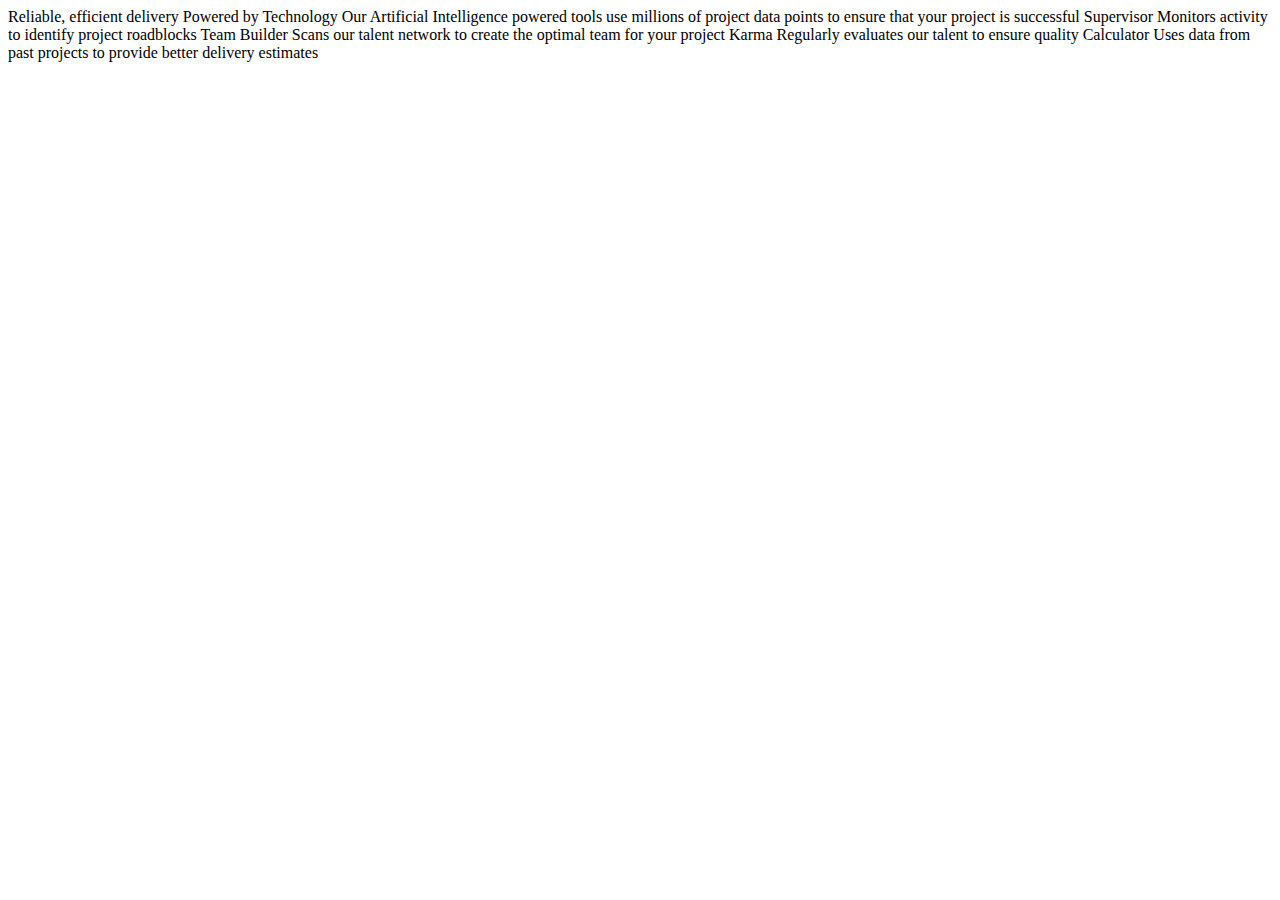
==== own-solution/index.html @ b740537b "initial commit" ====
<!DOCTYPE html>
<html lang="en">
<head>
  <meta charset="UTF-8">
  <meta name="viewport" content="width=device-width, initial-scale=1.0"> <!-- displays site properly based on user's device -->

  <link rel="icon" type="image/png" sizes="32x32" href="./images/favicon-32x32.png">
  <link rel="preconnect" href="https://fonts.googleapis.com">
<link rel="preconnect" href="https://fonts.gstatic.com" crossorigin>
<link href="https://fonts.googleapis.com/css2?family=Poppins:wght@200;400;600&display=swap" rel="stylesheet">
<link rel="stylesheet" href="styles.css">

  <title>Frontend Mentor | Four card feature section</title>


</head>
<body>

  Reliable, efficient delivery
  Powered by Technology

  Our Artificial Intelligence powered tools use millions of project data points
  to ensure that your project is successful

  Supervisor
  Monitors activity to identify project roadblocks

  Team Builder
  Scans our talent network to create the optimal team for your project

  Karma
  Regularly evaluates our talent to ensure quality

  Calculator
  Uses data from past projects to provide better delivery estimates

</body>
</html>
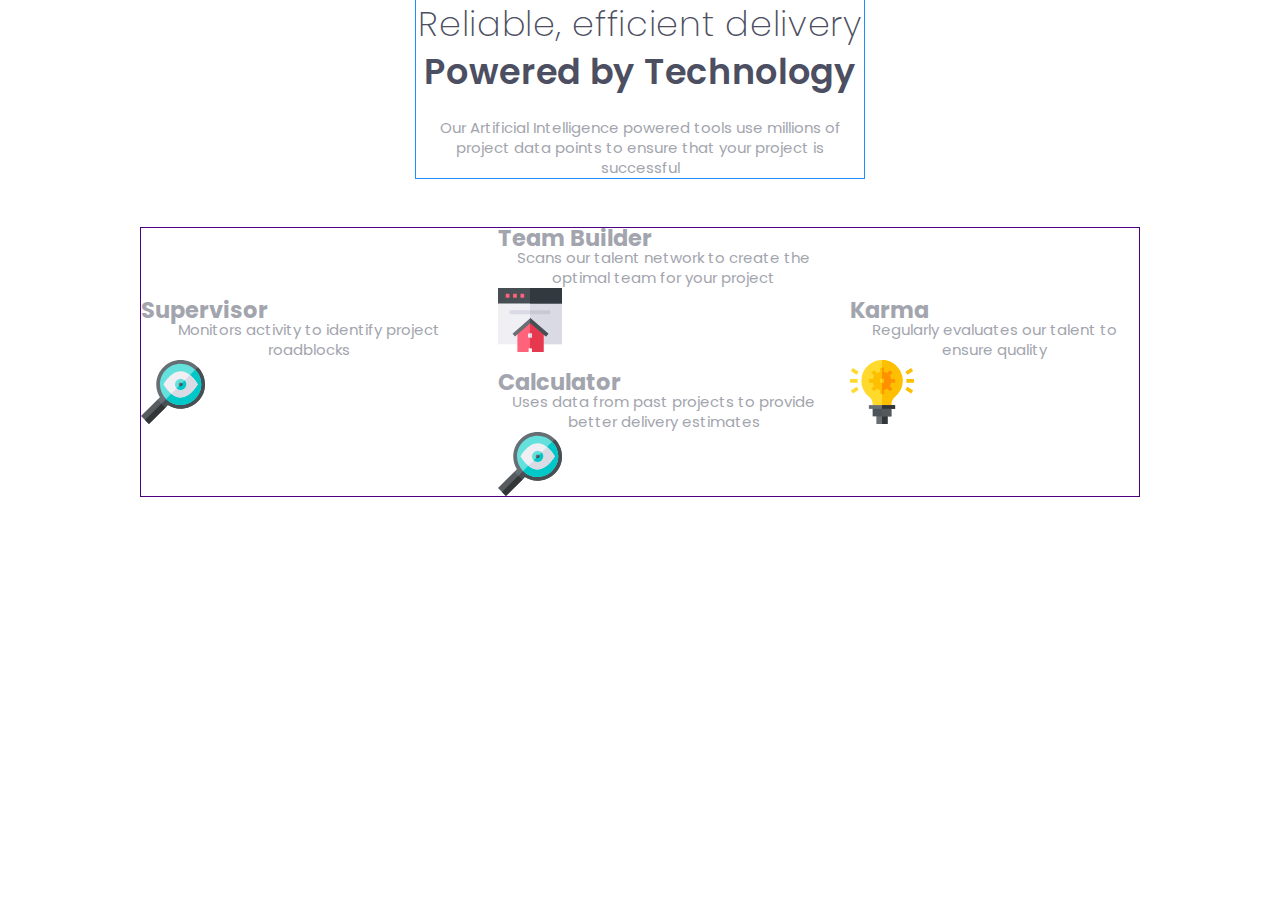
==== commit 39d59949: "basic desktop and mobile layouts" ====
--- a/own-solution/index.html
+++ b/own-solution/index.html
@@ -16,23 +16,47 @@
 </head>
 <body>
 
-  Reliable, efficient delivery
-  Powered by Technology
+  <div class="wrapper wrapper-narrow">
+    <h1>Reliable, efficient delivery <span class="block">Powered by Technology</span></h1>
+    <p> Our Artificial Intelligence powered tools use millions of project data points to ensure that your project is successful</p>
+  </div>
 
-  Our Artificial Intelligence powered tools use millions of project data points
-  to ensure that your project is successful
+  <div class="wrapper">
+    <div class="grid">
+      <div class="card card-first">
+        <h2 class="card__heading">Supervisor</h2>
+        <p class="card__text">Monitors activity to identify project roadblocks</p>
+        <img src="./images/icon-supervisor.svg" alt="" class="card__icon">
+      </div>
+      <div class="card card-second">
+        <h2 class="card__heading">Team Builder</h2>
+        <p class="card__text">Scans our talent network to create the optimal team for your project</p>
+        <img src="./images/icon-team-builder.svg" alt="" class="card__icon">
+      </div>
+      <div class="card card-third">
+        <h2 class="card__heading">Karma</h2>
+        <p class="card__text">Regularly evaluates our talent to ensure quality</p>
+        <img src="./images/icon-karma.svg" alt="" class="card__icon">
+      </div>
+      <div class="card card-fourth">
+        <h2 class="card__heading">Calculator</h2>
+        <p class="card__text">Uses data from past projects to provide better delivery estimates</p>
+        <img src="./images/icon-supervisor.svg" alt="" class="card__icon">
+      </div>
+    </div>
+  </div>
 
-  Supervisor
-  Monitors activity to identify project roadblocks
 
-  Team Builder
-  Scans our talent network to create the optimal team for your project
 
-  Karma
-  Regularly evaluates our talent to ensure quality
 
-  Calculator
-  Uses data from past projects to provide better delivery estimates
+
+
+
+
+
+
+
+
 
 </body>
 </html>--- a/own-solution/styles.css
+++ b/own-solution/styles.css
@@ -0,0 +1,132 @@
+:root{
+
+  /*font-weight*/
+  --font-family-sans : 'Poppins', sans-serif;
+  --font-weight-light: 200;
+  --font-weight-normal: 400;
+  --font-weight-bold: 600;
+/*font-sizes*/
+  --font-size-400: 1.5rem;
+  --font-size-500: 1.7rem;
+  --font-size-600: 1.9rem;
+  --font-size-900: 3.5rem; /*biggest font size - just guessing now*/
+  /*colors*/
+  --color-neutral-900: hsl(234, 12%, 34%);
+  --color-neutral-400: hsl(229, 6%, 66%);
+  --color-neutral-100: hsl(0, 0%, 98%);
+  --color-red: hsl(0, 78%, 62%);
+  --color-cyan: hsl(180, 62%, 55%);
+  --color-orange: hsl(34, 97%, 64%);
+  --color-blue: hsl(212, 86%, 64%);
+}
+
+html{
+  font-size: 10px;
+}
+
+body{
+  padding: 0;
+  margin:0;
+  font-family: var(--font-family-sans);
+  font-weight: var(--font-weight-normal);
+  font-size: var(--font-size-400);
+  line-height: 2rem;
+  color: var(--color-neutral-400);
+  height: 100vh;
+  /* display: grid; */
+  /* align-content: center; */
+}
+
+/* resets*/
+
+*,
+*::before,
+*::after{
+  box-sizing: border-box;
+}
+
+h1,
+h2,
+h3,
+p{
+  margin: 0;
+  padding: 0;
+}
+
+img{
+  max-width: 100%;
+  display: block;
+}
+
+/*wrappers*/
+
+
+.wrapper{
+  width: 78%;
+  margin:auto;
+  outline: 1px solid indigo;
+}
+
+.wrapper-narrow{
+  width: 35%;
+  margin: auto;
+  margin-bottom: 5rem;
+  outline: 1px solid dodgerblue;
+}
+
+h1{
+  font-size: var(--font-size-900);
+  font-weight: var(--font-weight-light);
+  line-height: 1.38;
+  letter-spacing: 0.7px;
+  color: var(--color-neutral-900);
+  text-align: center;
+  margin-bottom: 2.1rem;
+}
+
+h1 span{
+  font-weight: var(--font-weight-bold);
+}
+
+p{
+  text-align: center;
+}
+
+/* card related css rules*/
+
+.grid{
+  display: grid;
+  gap: 2rem;
+  grid-template-areas:
+  'first  second  third'
+  'first  fourth  third';
+}
+
+@media screen and (max-width: 800px){
+  .grid{
+    grid-template-columns: 1fr;
+    grid-template-areas:
+    'first'
+    'second'
+    'third'
+    'fourth'
+  }
+}
+
+.card-first{
+  grid-area: first;
+  align-self: center;
+}
+.card-second{
+  grid-area: second;
+}
+.card-third{
+  grid-area: third;
+  align-self: center;
+}
+.card-fourth{
+  grid-area: fourth;
+}
+
+
+
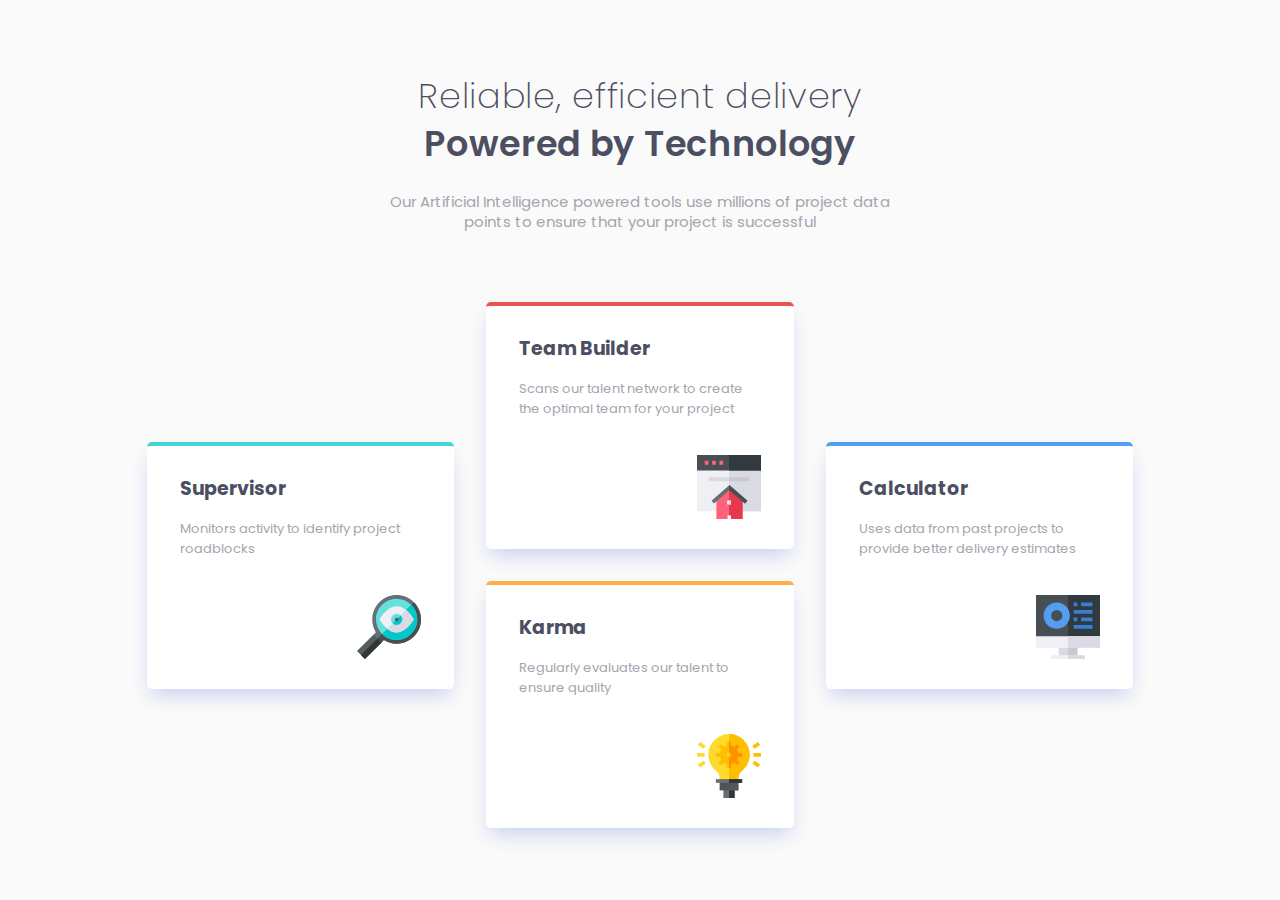
==== commit 4a560c48: "sets distances and sizes, shadows in mobil - ipad views" ====
--- a/own-solution/index.html
+++ b/own-solution/index.html
@@ -18,7 +18,7 @@
 
   <div class="wrapper wrapper-narrow">
     <h1>Reliable, efficient delivery <span class="block">Powered by Technology</span></h1>
-    <p> Our Artificial Intelligence powered tools use millions of project data points to ensure that your project is successful</p>
+    <p class="page__intro"> Our Artificial Intelligence powered tools use millions of project data points to ensure that your project is successful</p>
   </div>
 
   <div class="wrapper">
@@ -41,7 +41,7 @@
       <div class="card card-fourth">
         <h2 class="card__heading">Calculator</h2>
         <p class="card__text">Uses data from past projects to provide better delivery estimates</p>
-        <img src="./images/icon-supervisor.svg" alt="" class="card__icon">
+        <img src="./images/icon-calculator.svg" alt="" class="card__icon">
       </div>
     </div>
   </div>
--- a/own-solution/styles.css
+++ b/own-solution/styles.css
@@ -6,6 +6,8 @@
   --font-weight-normal: 400;
   --font-weight-bold: 600;
 /*font-sizes*/
+  --font-size-200: 1.3rem;
+  --font-size-300: 1.4rem;
   --font-size-400: 1.5rem;
   --font-size-500: 1.7rem;
   --font-size-600: 1.9rem;
@@ -14,10 +16,16 @@
   --color-neutral-900: hsl(234, 12%, 34%);
   --color-neutral-400: hsl(229, 6%, 66%);
   --color-neutral-100: hsl(0, 0%, 98%);
+  --color-neutral-0: hsl(0, 100%, 100%);
   --color-red: hsl(0, 78%, 62%);
   --color-cyan: hsl(180, 62%, 55%);
   --color-orange: hsl(34, 97%, 64%);
   --color-blue: hsl(212, 86%, 64%);
+
+}
+
+.block{
+  display: block;
 }
 
 html{
@@ -33,8 +41,9 @@
   line-height: 2rem;
   color: var(--color-neutral-400);
   height: 100vh;
-  /* display: grid; */
-  /* align-content: center; */
+  background: var(--color-neutral-100);
+  display: grid;
+  align-content: center;
 }
 
 /* resets*/
@@ -62,16 +71,16 @@
 
 
 .wrapper{
-  width: 78%;
+  width: 77%;
+  max-width: 1109px;
   margin:auto;
-  outline: 1px solid indigo;
 }
 
 .wrapper-narrow{
-  width: 35%;
+  /* width: 35%; */
+  max-width: 504px;
   margin: auto;
-  margin-bottom: 5rem;
-  outline: 1px solid dodgerblue;
+  margin-bottom: 7rem;
 }
 
 h1{
@@ -81,52 +90,137 @@
   letter-spacing: 0.7px;
   color: var(--color-neutral-900);
   text-align: center;
-  margin-bottom: 2.1rem;
+  margin-bottom: 2.4rem;
 }
 
 h1 span{
   font-weight: var(--font-weight-bold);
 }
 
-p{
+.page__intro{
   text-align: center;
+
 }
 
 /* card related css rules*/
 
 .grid{
   display: grid;
-  gap: 2rem;
+  gap: 3.2rem;
+  grid-template-columns: repeat(3, 1fr);
   grid-template-areas:
-  'first  second  third'
-  'first  fourth  third';
-}
-
-@media screen and (max-width: 800px){
+  'first  second  fourth'
+  'first  third  fourth';
+}
+
+.card-first{
+  grid-area: first;
+  align-self: center;
+}
+.card-second{
+  grid-area: second;
+}
+.card-third{
+  grid-area: third;
+}
+.card-fourth{
+  grid-area: fourth;
+  align-self: center;
+}
+
+.card__heading{
+  color: var(--color-neutral-900);
+  font-size: var(--font-size-600);
+  margin-bottom: 2rem;
+}
+
+.card__text{
+  text-align: left;
+  font-size: var(--font-size-200);
+}
+
+.card__icon{
+  display: block;
+  margin: 3.6rem 0 auto auto;
+}
+
+.card{
+  background: var(--color-neutral-0);
+  padding: 3.3rem 3.3rem 3rem;
+  border-radius: 5px;
+  box-shadow: 0  1rem  2rem -0.4rem  rgba(0,50,200,0.2);
+}
+
+.card-first{
+  border-top: 4px solid var(--color-cyan);
+}
+
+.card-second{
+  border-top: 4px solid var(--color-red);
+}
+
+.card-third{
+  border-top: 4px solid var(--color-orange);
+}
+
+.card-fourth{
+  border-top: 4px solid var(--color-blue);
+}
+
+
+@media screen and (max-width: 1000px){
+
+  .wrapper-narrow{
+    width: 70%;
+  }
+  .grid{
+    grid-template-columns: repeat(2, 1fr);
+    grid-template-areas:
+    'first  second'
+    'third fourth'
+  }
+
+  .card{
+    align-self: stretch !important;
+  }
+}
+
+
+@media screen and (max-width: 670px){
+  h1{
+    font-size: 2.3rem;
+    line-height: 1.6;
+    margin-bottom: 2rem;
+  }
+
   .grid{
     grid-template-columns: 1fr;
+    grid-template-rows: auto;
     grid-template-areas:
     'first'
     'second'
     'third'
     'fourth'
   }
-}
-
-.card-first{
-  grid-area: first;
-  align-self: center;
-}
-.card-second{
-  grid-area: second;
-}
-.card-third{
-  grid-area: third;
-  align-self: center;
-}
-.card-fourth{
-  grid-area: fourth;
-}
-
-
-
+
+  .wrapper{
+    margin-top: 1rem;
+    width: 83%;
+  }
+
+  .grid{
+    gap: 1.6rem;
+  }
+
+  .card{
+    padding: 3rem 2.6rem 3rem;
+  }
+
+  .card__heading{
+    margin-bottom: 1rem;
+  }
+
+  .card__icon{
+    margin-top: 3rem;
+  }
+}